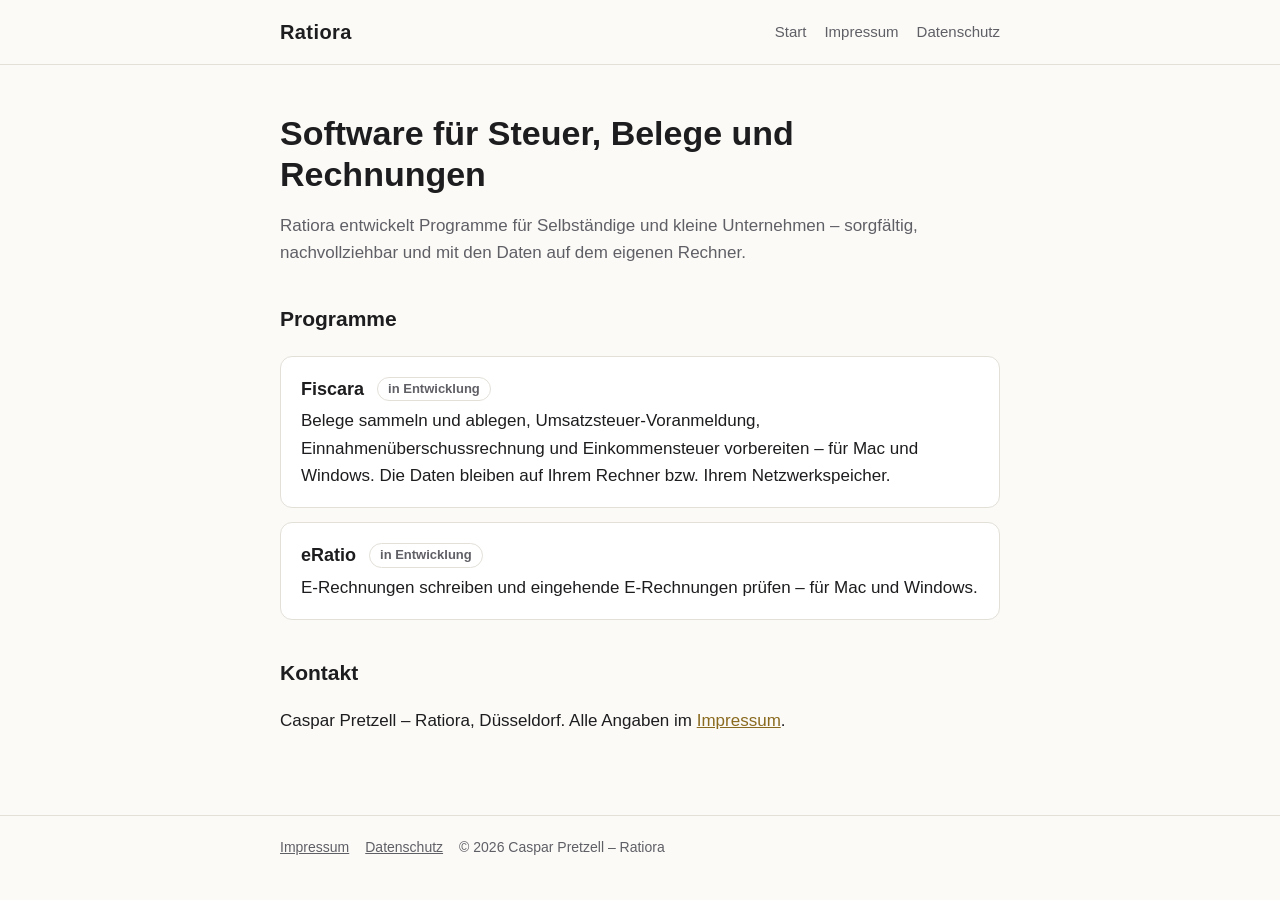
==== index.html @ 5ffc73ba "Webseite Ratiora: Start, Impressum, Datenschutz Co-Authored-By: Claude Opus 5.5 <noreply@anthropic.c" ====
<!doctype html>
<html lang="de">
<head>
<meta charset="utf-8">
<meta name="viewport" content="width=device-width, initial-scale=1">
<title>Ratiora – Software für Steuer, Belege und Rechnungen</title>
<link rel="stylesheet" href="stil.css">
</head>
<body>
<header><div class="rahmen"><a class="marke" href="index.html">Ratiora</a>
<nav><a href="index.html">Start</a><a href="impressum.html">Impressum</a><a href="datenschutz.html">Datenschutz</a></nav></div></header>
<main><div class="rahmen">
<h1>Software für Steuer, Belege und Rechnungen</h1>
<p class="leise">Ratiora entwickelt Programme für Selbständige und kleine Unternehmen – sorgfältig, nachvollziehbar und mit den Daten auf dem eigenen Rechner.</p>
<h2>Programme</h2>
<div class="produkte">
<div class="produkt"><h3>Fiscara <span class="stand">in Entwicklung</span></h3>
<p>Belege sammeln und ablegen, Umsatzsteuer-Voranmeldung, Einnahmenüberschussrechnung und Einkommensteuer vorbereiten – für Mac und Windows. Die Daten bleiben auf Ihrem Rechner bzw. Ihrem Netzwerkspeicher.</p></div>
<div class="produkt"><h3>eRatio <span class="stand">in Entwicklung</span></h3>
<p>E-Rechnungen schreiben und eingehende E-Rechnungen prüfen – für Mac und Windows.</p></div>
</div>
<h2>Kontakt</h2>
<p>Caspar Pretzell – Ratiora, Düsseldorf. Alle Angaben im <a href="impressum.html">Impressum</a>.</p>

</div></main>
<footer><div class="rahmen"><a href="impressum.html">Impressum</a><a href="datenschutz.html">Datenschutz</a><span>© 2026 Caspar Pretzell – Ratiora</span></div></footer>
</body>
</html>
---- stil.css ----
:root{--grund:#fbfaf7;--text:#1d1d1f;--leise:#5f5f66;--linie:#e3e0d8;--akzent:#8a6a1f;--karte:#ffffff}
@media (prefers-color-scheme:dark){:root{--grund:#141416;--text:#ececef;--leise:#a3a3ab;--linie:#2c2c31;--akzent:#d6b25e;--karte:#1c1c20}}
*{box-sizing:border-box}html{-webkit-text-size-adjust:100%}
body{margin:0;background:var(--grund);color:var(--text);font:17px/1.6 -apple-system,BlinkMacSystemFont,"Segoe UI",Helvetica,Arial,sans-serif}
.rahmen{max-width:760px;margin:0 auto;padding:0 20px}
header{border-bottom:1px solid var(--linie)}
header .rahmen{display:flex;justify-content:space-between;align-items:center;min-height:64px;gap:16px;flex-wrap:wrap}
.marke{font-weight:700;font-size:20px;letter-spacing:.02em;color:var(--text);text-decoration:none}
nav a{color:var(--leise);text-decoration:none;margin-left:18px;font-size:15px}nav a:first-child{margin-left:0}nav a:hover{color:var(--text)}
main{padding:48px 0 64px}h1{font-size:34px;line-height:1.2;margin:0 0 12px}h2{font-size:21px;margin:36px 0 8px}
.leise{color:var(--leise)}a{color:var(--akzent)}
.produkte{display:grid;gap:14px;margin-top:20px}
.produkt{background:var(--karte);border:1px solid var(--linie);border-radius:12px;padding:18px 20px}
.produkt h3{margin:0 0 4px;font-size:18px}.produkt p{margin:0}
.stand{display:inline-block;font-size:13px;color:var(--leise);border:1px solid var(--linie);border-radius:999px;padding:1px 10px;margin-left:8px;vertical-align:2px}
footer{border-top:1px solid var(--linie);padding:20px 0 40px;font-size:14px;color:var(--leise)}footer a{color:var(--leise);margin-right:16px}
address{font-style:normal}
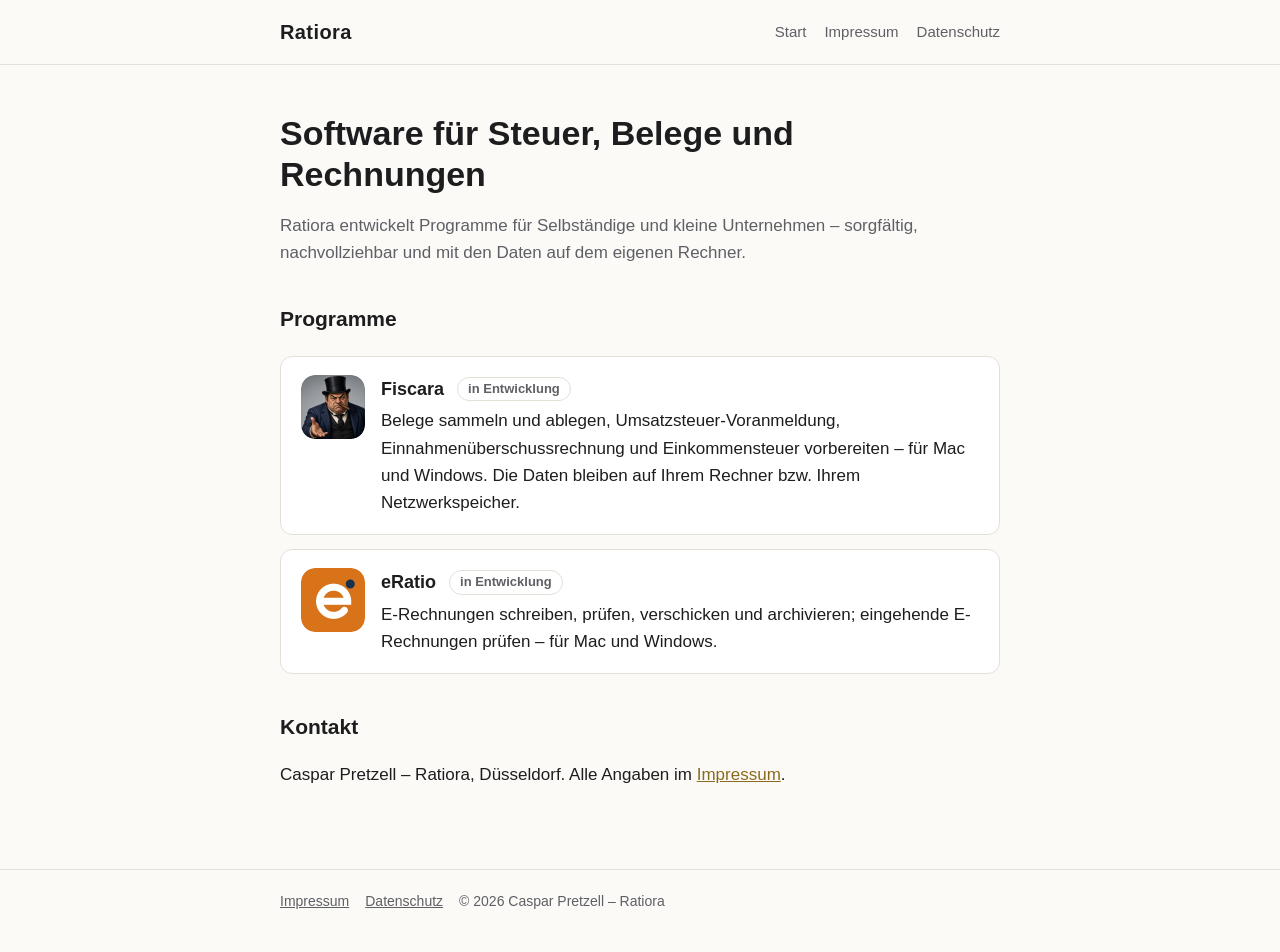
==== commit b47f2137: "App-Symbole von Fiscara und eRatio, neue Beschreibung eRatio Co-Authored-By: Claude Opus 5.5 <norepl" ====
--- a/index.html
+++ b/index.html
@@ -14,10 +14,10 @@
 <p class="leise">Ratiora entwickelt Programme für Selbständige und kleine Unternehmen – sorgfältig, nachvollziehbar und mit den Daten auf dem eigenen Rechner.</p>
 <h2>Programme</h2>
 <div class="produkte">
-<div class="produkt"><h3>Fiscara <span class="stand">in Entwicklung</span></h3>
-<p>Belege sammeln und ablegen, Umsatzsteuer-Voranmeldung, Einnahmenüberschussrechnung und Einkommensteuer vorbereiten – für Mac und Windows. Die Daten bleiben auf Ihrem Rechner bzw. Ihrem Netzwerkspeicher.</p></div>
-<div class="produkt"><h3>eRatio <span class="stand">in Entwicklung</span></h3>
-<p>E-Rechnungen schreiben und eingehende E-Rechnungen prüfen – für Mac und Windows.</p></div>
+<div class="produkt"><img class="symbol" src="fiscara.png" alt="" width="64" height="64"><div><h3>Fiscara <span class="stand">in Entwicklung</span></h3>
+<p>Belege sammeln und ablegen, Umsatzsteuer-Voranmeldung, Einnahmenüberschussrechnung und Einkommensteuer vorbereiten – für Mac und Windows. Die Daten bleiben auf Ihrem Rechner bzw. Ihrem Netzwerkspeicher.</p></div></div>
+<div class="produkt"><img class="symbol" src="eratio.png" alt="" width="64" height="64"><div><h3>eRatio <span class="stand">in Entwicklung</span></h3>
+<p>E-Rechnungen schreiben, prüfen, verschicken und archivieren; eingehende E-Rechnungen prüfen – für Mac und Windows.</p></div></div>
 </div>
 <h2>Kontakt</h2>
 <p>Caspar Pretzell – Ratiora, Düsseldorf. Alle Angaben im <a href="impressum.html">Impressum</a>.</p>
--- a/stil.css
+++ b/stil.css
@@ -10,8 +10,13 @@
 main{padding:48px 0 64px}h1{font-size:34px;line-height:1.2;margin:0 0 12px}h2{font-size:21px;margin:36px 0 8px}
 .leise{color:var(--leise)}a{color:var(--akzent)}
 .produkte{display:grid;gap:14px;margin-top:20px}
-.produkt{background:var(--karte);border:1px solid var(--linie);border-radius:12px;padding:18px 20px}
+.produkt{display:flex;gap:16px;align-items:flex-start;background:var(--karte);border:1px solid var(--linie);border-radius:12px;padding:18px 20px}
 .produkt h3{margin:0 0 4px;font-size:18px}.produkt p{margin:0}
 .stand{display:inline-block;font-size:13px;color:var(--leise);border:1px solid var(--linie);border-radius:999px;padding:1px 10px;margin-left:8px;vertical-align:2px}
 footer{border-top:1px solid var(--linie);padding:20px 0 40px;font-size:14px;color:var(--leise)}footer a{color:var(--leise);margin-right:16px}
 address{font-style:normal}
+.symbol{width:64px;height:64px;flex:none}
+@media (max-width:480px){.symbol{width:48px;height:48px}}
+.produkt>div{min-width:0}
+.produkt p{hyphens:auto;-webkit-hyphens:auto;overflow-wrap:break-word}
+.symbol{border-radius:14px}
